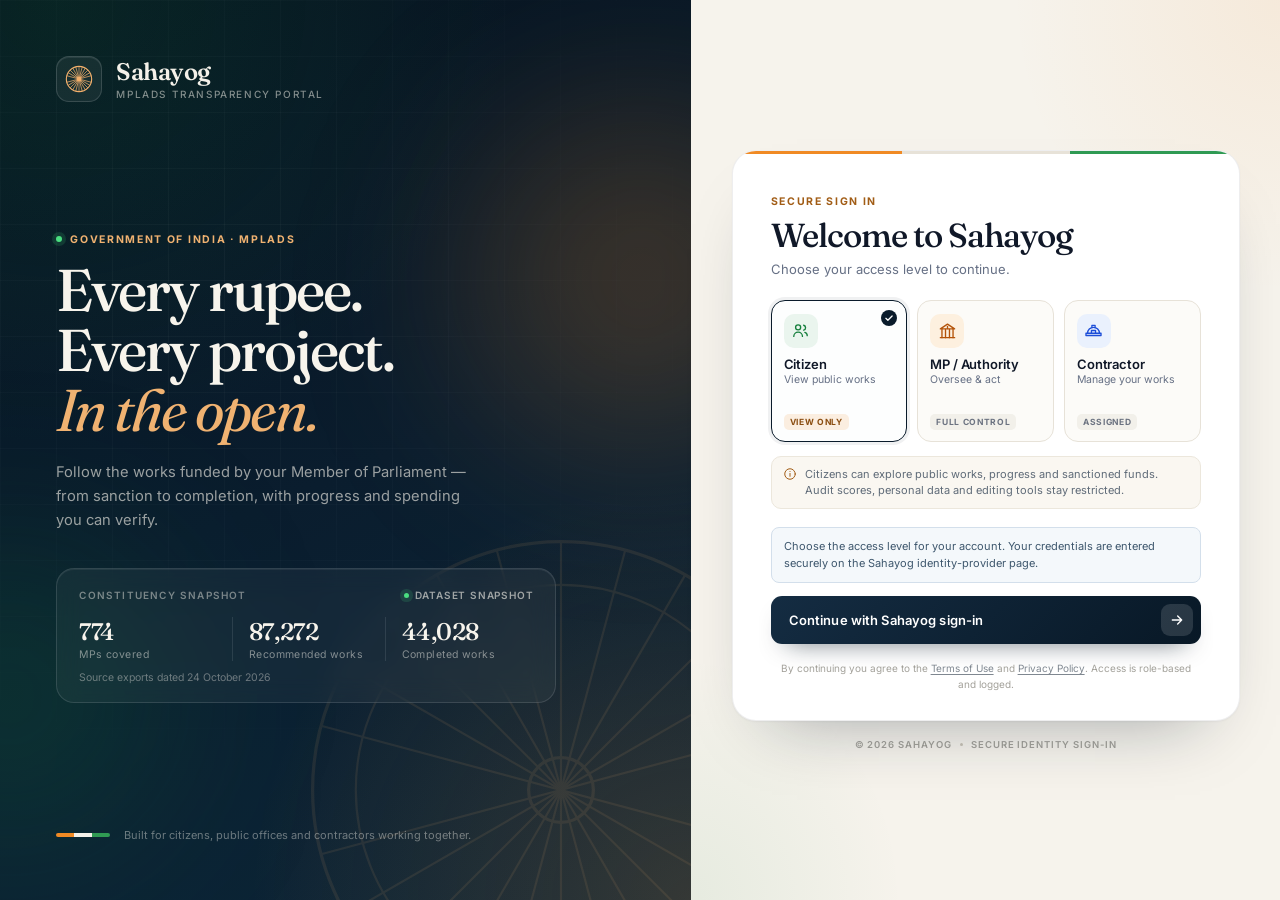
==== web/index.html @ ab3e4153 "Add Sahayog MPLADS dashboard and Keycloak auth Co-authored-by: Copilot <223556219+Copilot@users.nore" ====
<!DOCTYPE html>
<html lang="en">
<head>
  <meta charset="UTF-8">
  <meta name="viewport" content="width=device-width, initial-scale=1.0">
  <meta name="description" content="Sahayog — MPLADS transparency and accountability portal. Sign in securely through the Sahayog identity provider.">
  <title>Sahayog · Sign in</title>
  <link rel="preconnect" href="https://fonts.googleapis.com">
  <link rel="preconnect" href="https://fonts.gstatic.com" crossorigin>
  <link href="https://fonts.googleapis.com/css2?family=Fraunces:ital,opsz,wght@0,9..144,400..700;1,9..144,400..700&family=Inter:wght@400;500;600;700&display=swap" rel="stylesheet">
  <link rel="stylesheet" href="assets/css/login.css">
</head>
<body class="login-page">
  <div class="shell">
    <section class="brand" aria-label="About Sahayog">
      <div class="brand-texture" aria-hidden="true"></div>
      <div class="brand-glow brand-glow--saffron" aria-hidden="true"></div>
      <div class="brand-glow brand-glow--green" aria-hidden="true"></div>

      <svg class="chakra-watermark" viewBox="0 0 200 200" aria-hidden="true">
        <circle cx="100" cy="100" r="92" fill="none" stroke="currentColor" stroke-width="1.2"/>
        <circle cx="100" cy="100" r="76" fill="none" stroke="currentColor" stroke-width="0.8"/>
        <circle cx="100" cy="100" r="12" fill="none" stroke="currentColor" stroke-width="1.2"/>
        <g stroke="currentColor" stroke-width="0.8">
          <line x1="100" y1="8" x2="100" y2="192"/>
          <line x1="100" y1="8" x2="100" y2="192" transform="rotate(15 100 100)"/>
          <line x1="100" y1="8" x2="100" y2="192" transform="rotate(30 100 100)"/>
          <line x1="100" y1="8" x2="100" y2="192" transform="rotate(45 100 100)"/>
          <line x1="100" y1="8" x2="100" y2="192" transform="rotate(60 100 100)"/>
          <line x1="100" y1="8" x2="100" y2="192" transform="rotate(75 100 100)"/>
          <line x1="100" y1="8" x2="100" y2="192" transform="rotate(105 100 100)"/>
          <line x1="100" y1="8" x2="100" y2="192" transform="rotate(120 100 100)"/>
          <line x1="100" y1="8" x2="100" y2="192" transform="rotate(135 100 100)"/>
          <line x1="100" y1="8" x2="100" y2="192" transform="rotate(150 100 100)"/>
          <line x1="100" y1="8" x2="100" y2="192" transform="rotate(165 100 100)"/>
        </g>
      </svg>

      <header class="brand-head">
        <span class="logo-mark" aria-hidden="true">
          <svg viewBox="0 0 64 64">
            <circle cx="32" cy="32" r="27" fill="none" stroke="currentColor" stroke-width="2.4"/>
            <circle cx="32" cy="32" r="5" fill="currentColor"/>
            <g stroke="currentColor" stroke-width="1.4">
              <line x1="32" y1="5" x2="32" y2="59"/>
              <line x1="32" y1="5" x2="32" y2="59" transform="rotate(15 32 32)"/>
              <line x1="32" y1="5" x2="32" y2="59" transform="rotate(30 32 32)"/>
              <line x1="32" y1="5" x2="32" y2="59" transform="rotate(45 32 32)"/>
              <line x1="32" y1="5" x2="32" y2="59" transform="rotate(60 32 32)"/>
              <line x1="32" y1="5" x2="32" y2="59" transform="rotate(75 32 32)"/>
              <line x1="32" y1="5" x2="32" y2="59" transform="rotate(105 32 32)"/>
              <line x1="32" y1="5" x2="32" y2="59" transform="rotate(120 32 32)"/>
              <line x1="32" y1="5" x2="32" y2="59" transform="rotate(135 32 32)"/>
              <line x1="32" y1="5" x2="32" y2="59" transform="rotate(150 32 32)"/>
              <line x1="32" y1="5" x2="32" y2="59" transform="rotate(165 32 32)"/>
            </g>
          </svg>
        </span>
        <span class="wordmark">
          <span class="wordmark-name">Sahayog</span>
          <span class="wordmark-sub">MPLADS Transparency Portal</span>
        </span>
      </header>

      <div class="brand-body">
        <p class="eyebrow eyebrow--light"><span class="live-dot"></span>Government of India · MPLADS</p>
        <h1>Every rupee.<br>Every project.<br><span class="accent">In the open.</span></h1>
        <p class="lede">Follow the works funded by your Member of Parliament — from sanction to completion, with progress and spending you can verify.</p>

        <div class="snapshot">
          <div class="snapshot-head">
            <span>Constituency snapshot</span>
            <span class="live"><span class="live-dot"></span>Dataset snapshot</span>
          </div>
          <div class="snapshot-grid">
            <div>
              <strong>774</strong>
              <span>MPs covered</span>
            </div>
            <div>
              <strong>87,272</strong>
              <span>Recommended works</span>
            </div>
            <div>
              <strong>44,028</strong>
              <span>Completed works</span>
            </div>
          </div>
          <p class="snapshot-note">Source exports dated 24 October 2026</p>
        </div>
      </div>

      <footer class="brand-foot">
        <div class="tricolor" aria-hidden="true"><i></i><i></i><i></i></div>
        <p>Built for citizens, public offices and contractors working together.</p>
      </footer>
    </section>

    <main class="auth">
      <div class="auth-inner">
        <div class="mobile-brand">
          <span class="logo-mark logo-mark--dark" aria-hidden="true">
            <svg viewBox="0 0 64 64">
              <circle cx="32" cy="32" r="27" fill="none" stroke="currentColor" stroke-width="2.4"/>
              <circle cx="32" cy="32" r="5" fill="currentColor"/>
              <g stroke="currentColor" stroke-width="1.4">
                <line x1="32" y1="5" x2="32" y2="59"/>
                <line x1="32" y1="5" x2="32" y2="59" transform="rotate(30 32 32)"/>
                <line x1="32" y1="5" x2="32" y2="59" transform="rotate(60 32 32)"/>
                <line x1="32" y1="5" x2="32" y2="59" transform="rotate(90 32 32)"/>
                <line x1="32" y1="5" x2="32" y2="59" transform="rotate(120 32 32)"/>
                <line x1="32" y1="5" x2="32" y2="59" transform="rotate(150 32 32)"/>
              </g>
            </svg>
          </span>
          <span class="wordmark">
            <span class="wordmark-name">Sahayog</span>
            <span class="wordmark-sub">MPLADS Transparency Portal</span>
          </span>
        </div>

        <section class="auth-card" id="authCard" aria-labelledby="signInTitle">
          <header class="auth-head">
            <p class="eyebrow">Secure sign in</p>
            <h2 id="signInTitle">Welcome to Sahayog</h2>
            <p>Choose your access level to continue.</p>
          </header>

          <div class="roles" role="radiogroup" aria-label="Select access level">
            <button type="button" class="role is-selected" data-role="citizen" role="radio" aria-checked="true">
              <span class="role-icon role-icon--citizen" aria-hidden="true">
                <svg viewBox="0 0 24 24" fill="none" stroke="currentColor" stroke-width="1.7" stroke-linecap="round" stroke-linejoin="round">
                  <circle cx="9" cy="8" r="3.2"/>
                  <path d="M3.5 19.5c0-3 2.5-5.5 5.5-5.5s5.5 2.5 5.5 5.5"/>
                  <path d="M16 5.4a3.2 3.2 0 0 1 0 6.2"/>
                  <path d="M17.5 14.3c1.8.5 3 2.2 3 4.2"/>
                </svg>
              </span>
              <span class="role-text">
                <span class="role-name">Citizen</span>
                <span class="role-desc">View public works</span>
              </span>
              <span class="role-chip">View only</span>
              <span class="role-check" aria-hidden="true">
                <svg viewBox="0 0 16 16" fill="none" stroke="currentColor" stroke-width="2" stroke-linecap="round" stroke-linejoin="round"><path d="M3 8.5 6.2 11.7 13 4.8"/></svg>
              </span>
            </button>

            <button type="button" class="role" data-role="mp" role="radio" aria-checked="false">
              <span class="role-icon role-icon--mp" aria-hidden="true">
                <svg viewBox="0 0 24 24" fill="none" stroke="currentColor" stroke-width="1.7" stroke-linecap="round" stroke-linejoin="round">
                  <path d="M3 21h18"/>
                  <path d="M5 21V10.5M9.5 21V10.5M14.5 21V10.5M19 21V10.5"/>
                  <path d="M3 10 12 4l9 6H3Z"/>
                  <path d="M12 7v2.5"/>
                </svg>
              </span>
              <span class="role-text">
                <span class="role-name">MP / Authority</span>
                <span class="role-desc">Oversee &amp; act</span>
              </span>
              <span class="role-chip">Full control</span>
              <span class="role-check" aria-hidden="true">
                <svg viewBox="0 0 16 16" fill="none" stroke="currentColor" stroke-width="2" stroke-linecap="round" stroke-linejoin="round"><path d="M3 8.5 6.2 11.7 13 4.8"/></svg>
              </span>
            </button>

            <button type="button" class="role" data-role="contractor" role="radio" aria-checked="false">
              <span class="role-icon role-icon--contractor" aria-hidden="true">
                <svg viewBox="0 0 24 24" fill="none" stroke="currentColor" stroke-width="1.7" stroke-linecap="round" stroke-linejoin="round">
                  <path d="M4.5 15.5a7.5 7.5 0 0 1 15 0"/>
                  <path d="M2.5 15.5h19v2.8h-19z"/>
                  <path d="M10 8.2V5.5h4v2.7"/>
                  <path d="M9.4 15.5V12h5.2v3.5"/>
                </svg>
              </span>
              <span class="role-text">
                <span class="role-name">Contractor</span>
                <span class="role-desc">Manage your works</span>
              </span>
              <span class="role-chip">Assigned</span>
              <span class="role-check" aria-hidden="true">
                <svg viewBox="0 0 16 16" fill="none" stroke="currentColor" stroke-width="2" stroke-linecap="round" stroke-linejoin="round"><path d="M3 8.5 6.2 11.7 13 4.8"/></svg>
              </span>
            </button>
          </div>

          <p class="access-note" id="accessNote">
            <svg viewBox="0 0 24 24" fill="none" stroke="currentColor" stroke-width="1.7" stroke-linecap="round" stroke-linejoin="round" aria-hidden="true">
              <circle cx="12" cy="12" r="9"/>
              <path d="M12 11v5M12 7.6v.1"/>
            </svg>
            <span id="accessText"></span>
          </p>

          <div class="oauth-help" id="authMessage" role="status">
            Choose the access level for your account. Your credentials are entered securely on the Sahayog identity-provider page.
          </div>
          <button class="submit" type="button" id="oauthLoginBtn">
            <span class="submit-label" id="submitLabel">Continue with Sahayog sign-in</span>
            <span class="submit-trail" aria-hidden="true">
              <svg class="submit-arrow" viewBox="0 0 24 24" fill="none" stroke="currentColor" stroke-width="2" stroke-linecap="round" stroke-linejoin="round"><path d="M5 12h14M13 6l6 6-6 6"/></svg>
            </span>
          </button>

          <p class="legal">By continuing you agree to the <a href="#" class="demo-link">Terms of Use</a> and <a href="#" class="demo-link">Privacy Policy</a>. Access is role-based and logged.</p>
        </section>

        <footer class="auth-foot">
          <span>© 2026 Sahayog</span>
          <span class="dot-sep" aria-hidden="true"></span>
          <span>Secure identity sign-in</span>
        </footer>
      </div>
    </main>
  </div>

  <script src="assets/js/auth.js"></script>
  <script src="assets/js/login.js"></script>
</body>
</html>
---- web/assets/css/login.css ----
:root {
  --ink: #101828;
  --ink-soft: #344054;
  --muted: #667085;
  --faint: #98a2b3;
  --line: #e6e2d9;
  --paper: #f6f3ec;
  --card: #ffffff;
  --navy-950: #06131f;
  --navy-900: #0a1b2b;
  --navy-800: #102a40;
  --saffron: #ed8a2a;
  --saffron-deep: #a15c15;
  --green: #157f3c;
  --blue: #1d4ed8;
  --error: #b42318;
  --display: "Fraunces", Georgia, "Times New Roman", serif;
  --sans: "Inter", ui-sans-serif, system-ui, -apple-system, "Segoe UI", sans-serif;
}

*,
*::before,
*::after {
  box-sizing: border-box;
}

html {
  -webkit-text-size-adjust: 100%;
}

body {
  margin: 0;
  min-height: 100vh;
  font-family: var(--sans);
  color: var(--ink);
  background: var(--paper);
  -webkit-font-smoothing: antialiased;
  text-rendering: optimizeLegibility;
}

button,
input {
  font: inherit;
  color: inherit;
}

button {
  cursor: pointer;
}

a {
  color: inherit;
}

[hidden] {
  display: none !important;
}

::selection {
  background: rgba(237, 138, 42, 0.25);
}

:focus-visible {
  outline: 2px solid #c2701b;
  outline-offset: 2px;
}

.login-page .shell {
  display: grid;
  grid-template-columns: minmax(0, 1.08fr) minmax(0, 0.92fr);
  min-height: 100vh;
}

/* ---------- Brand panel ---------- */

.brand {
  position: relative;
  display: flex;
  flex-direction: column;
  justify-content: space-between;
  gap: 36px;
  padding: clamp(30px, 4.4vw, 64px);
  overflow: hidden;
  color: #f4f1e9;
  background:
    radial-gradient(120% 90% at 8% 0%, rgba(21, 127, 60, 0.16), transparent 55%),
    radial-gradient(110% 80% at 100% 100%, rgba(237, 138, 42, 0.18), transparent 58%),
    linear-gradient(158deg, #06131f 0%, #0a1d2e 52%, #0c2638 100%);
}

.brand-texture {
  position: absolute;
  inset: 0;
  pointer-events: none;
  background-image:
    linear-gradient(rgba(255, 255, 255, 0.035) 1px, transparent 1px),
    linear-gradient(90deg, rgba(255, 255, 255, 0.035) 1px, transparent 1px);
  background-size: 56px 56px;
  mask-image: radial-gradient(circle at 30% 30%, #000 0%, transparent 72%);
  -webkit-mask-image: radial-gradient(circle at 30% 30%, #000 0%, transparent 72%);
}

.brand-glow {
  position: absolute;
  border-radius: 50%;
  filter: blur(90px);
  pointer-events: none;
}

.brand-glow--saffron {
  width: 340px;
  height: 340px;
  right: -120px;
  top: 12%;
  background: rgba(237, 138, 42, 0.22);
}

.brand-glow--green {
  width: 300px;
  height: 300px;
  left: -140px;
  bottom: 6%;
  background: rgba(21, 127, 60, 0.22);
}

.chakra-watermark {
  position: absolute;
  right: -140px;
  bottom: -160px;
  width: 540px;
  height: 540px;
  color: #f3b06c;
  opacity: 0.09;
  animation: slow-spin 180s linear infinite;
  pointer-events: none;
}

.brand-head {
  position: relative;
  z-index: 1;
  display: flex;
  align-items: center;
  gap: 14px;
  animation: rise 0.65s ease both;
}

.logo-mark {
  display: grid;
  place-items: center;
  width: 46px;
  height: 46px;
  border-radius: 13px;
  color: #f3b06c;
  background: rgba(255, 255, 255, 0.06);
  border: 1px solid rgba(255, 255, 255, 0.14);
  box-shadow: inset 0 1px 0 rgba(255, 255, 255, 0.08);
  flex: none;
}

.logo-mark svg {
  width: 30px;
  height: 30px;
}

.logo-mark--dark {
  color: var(--navy-800);
  background: #fff;
  border-color: var(--line);
  box-shadow: 0 4px 12px -6px rgba(10, 27, 43, 0.3);
}

.wordmark {
  display: flex;
  flex-direction: column;
  gap: 2px;
  min-width: 0;
}

.wordmark-name {
  font-family: var(--display);
  font-size: 24px;
  font-weight: 600;
  letter-spacing: -0.02em;
  line-height: 1.1;
}

.wordmark-sub {
  font-size: 10px;
  font-weight: 500;
  letter-spacing: 0.16em;
  text-transform: uppercase;
  color: rgba(244, 241, 233, 0.52);
}

.mobile-brand {
  display: none;
  align-items: center;
  gap: 12px;
}

.mobile-brand .wordmark-name {
  color: var(--ink);
}

.mobile-brand .wordmark-sub {
  color: var(--faint);
}

.brand-body {
  position: relative;
  z-index: 1;
  max-width: 620px;
  animation: rise 0.7s ease 0.06s both;
}

.eyebrow {
  display: inline-flex;
  align-items: center;
  gap: 8px;
  margin: 0 0 14px;
  font-size: 10.5px;
  font-weight: 700;
  letter-spacing: 0.16em;
  text-transform: uppercase;
  color: var(--saffron-deep);
}

.eyebrow--light {
  color: #f0b271;
}

.live-dot {
  width: 6px;
  height: 6px;
  border-radius: 50%;
  background: #4ade80;
  box-shadow: 0 0 0 4px rgba(74, 222, 128, 0.14);
  animation: pulse 2.4s ease-in-out infinite;
  flex: none;
}

.brand h1 {
  margin: 0 0 20px;
  font-family: var(--display);
  font-size: clamp(42px, 4.6vw, 68px);
  font-weight: 500;
  line-height: 1.02;
  letter-spacing: -0.035em;
  color: #f7f4ec;
}

.brand h1 .accent {
  font-style: italic;
  font-weight: 400;
  color: #f0b271;
}

.lede {
  max-width: 46ch;
  margin: 0;
  font-size: clamp(14px, 1.15vw, 16.5px);
  line-height: 1.65;
  color: rgba(244, 241, 233, 0.62);
}

.snapshot {
  max-width: 500px;
  margin-top: 36px;
  padding: 20px 22px 18px;
  border: 1px solid rgba(255, 255, 255, 0.12);
  border-radius: 18px;
  background: rgba(255, 255, 255, 0.045);
  box-shadow: inset 0 1px 0 rgba(255, 255, 255, 0.07);
  backdrop-filter: blur(12px);
}

.snapshot-head {
  display: flex;
  align-items: center;
  justify-content: space-between;
  gap: 12px;
  margin-bottom: 16px;
  font-size: 10px;
  font-weight: 600;
  letter-spacing: 0.12em;
  text-transform: uppercase;
  color: rgba(244, 241, 233, 0.46);
}

.live {
  display: inline-flex;
  align-items: center;
  gap: 6px;
  color: rgba(244, 241, 233, 0.62);
  letter-spacing: 0.08em;
}

.live .live-dot {
  width: 5px;
  height: 5px;
}

.snapshot-grid {
  display: grid;
  grid-template-columns: repeat(3, minmax(0, 1fr));
  gap: 4px;
}

.snapshot-grid div {
  display: flex;
  flex-direction: column;
  gap: 2px;
  padding-right: 10px;
}

.snapshot-grid div + div {
  padding-left: 16px;
  border-left: 1px solid rgba(255, 255, 255, 0.1);
}

.snapshot-grid strong {
  font-family: var(--display);
  font-size: 24px;
  font-weight: 500;
  letter-spacing: -0.02em;
  color: #f7f4ec;
}

.snapshot-grid span {
  font-size: 10.5px;
  letter-spacing: 0.04em;
  color: rgba(244, 241, 233, 0.5);
}

.snapshot-meter {
  height: 4px;
  margin-top: 18px;
  border-radius: 99px;
  background: rgba(255, 255, 255, 0.1);
  overflow: hidden;
}

.snapshot-meter span {
  display: block;
  height: 100%;
  border-radius: inherit;
  background: linear-gradient(90deg, #f0b271, #54b578);
}

.snapshot-note {
  margin: 10px 0 0;
  font-size: 10.5px;
  color: rgba(244, 241, 233, 0.4);
}

.brand-foot {
  position: relative;
  z-index: 1;
  display: flex;
  align-items: center;
  gap: 14px;
  animation: rise 0.7s ease 0.16s both;
}

.tricolor {
  display: flex;
  width: 54px;
  height: 4px;
  border-radius: 99px;
  overflow: hidden;
  flex: none;
}

.tricolor i {
  flex: 1;
}

.tricolor i:nth-child(1) {
  background: #f08a24;
}

.tricolor i:nth-child(2) {
  background: #f3f1ea;
}

.tricolor i:nth-child(3) {
  background: #2f9a53;
}

.brand-foot p {
  margin: 0;
  font-size: 11px;
  line-height: 1.5;
  color: rgba(244, 241, 233, 0.42);
}

/* ---------- Auth panel ---------- */

.auth {
  position: relative;
  display: flex;
  align-items: center;
  justify-content: center;
  padding: 44px 36px;
  background:
    radial-gradient(70% 50% at 100% 0%, rgba(237, 138, 42, 0.09), transparent 65%),
    radial-gradient(60% 45% at 0% 100%, rgba(21, 127, 60, 0.07), transparent 60%),
    var(--paper);
}

.auth-inner {
  position: relative;
  z-index: 1;
  display: flex;
  flex-direction: column;
  width: 100%;
  max-width: 508px;
}

.auth-card {
  position: relative;
  padding: 38px 38px 28px;
  border: 1px solid rgba(16, 24, 40, 0.07);
  border-radius: 24px;
  background: var(--card);
  box-shadow:
    0 1px 2px rgba(16, 24, 40, 0.04),
    0 34px 70px -40px rgba(10, 27, 43, 0.4);
  animation: rise 0.7s ease 0.1s both;
  overflow: hidden;
}

.auth-card::before {
  content: "";
  position: absolute;
  top: 0;
  left: 0;
  right: 0;
  height: 3px;
  background: linear-gradient(90deg, #f08a24 0 33.4%, #e7e2d8 33.4% 66.6%, #2f9a53 66.6%);
}

.auth-head {
  margin-bottom: 20px;
}

.auth-head .eyebrow {
  margin-bottom: 9px;
}

.auth-head h2 {
  margin: 0 0 6px;
  font-family: var(--display);
  font-size: clamp(29px, 2.6vw, 35px);
  font-weight: 500;
  letter-spacing: -0.03em;
  line-height: 1.1;
}

.auth-head p:last-child {
  margin: 0;
  font-size: 13px;
  line-height: 1.5;
  color: var(--muted);
}

.roles {
  display: grid;
  grid-template-columns: repeat(3, minmax(0, 1fr));
  gap: 10px;
}

.role {
  position: relative;
  display: flex;
  flex-direction: column;
  align-items: flex-start;
  gap: 8px;
  min-height: 142px;
  margin: 0;
  padding: 13px 12px 11px;
  text-align: left;
  border: 1.5px solid #e7e2d8;
  border-radius: 14px;
  background: #fcfbf8;
  transition:
    border-color 0.18s ease,
    background-color 0.18s ease,
    box-shadow 0.18s ease,
    transform 0.18s ease;
}

.role:hover {
  border-color: #cfc8ba;
  background: #fff;
  transform: translateY(-1px);
}

.role.is-selected {
  border-color: var(--navy-900);
  background: #fdfefe;
  box-shadow: 0 0 0 3px rgba(10, 27, 43, 0.06);
}

.role-icon {
  display: grid;
  place-items: center;
  width: 34px;
  height: 34px;
  border-radius: 10px;
  flex: none;
}

.role-icon svg {
  width: 19px;
  height: 19px;
}

.role-icon--citizen {
  color: var(--green);
  background: #eaf5ee;
}

.role-icon--mp {
  color: #b45309;
  background: #fdf0df;
}

.role-icon--contractor {
  color: var(--blue);
  background: #eaf1fd;
}

.role-text {
  display: flex;
  flex-direction: column;
  gap: 1px;
  min-width: 0;
}

.role-name {
  font-size: 13px;
  font-weight: 600;
  letter-spacing: -0.01em;
  color: var(--ink);
}

.role-desc {
  font-size: 10.5px;
  line-height: 1.35;
  color: var(--muted);
}

.role-chip {
  margin-top: auto;
  padding: 3px 6px;
  border-radius: 5px;
  font-size: 8.5px;
  font-weight: 700;
  letter-spacing: 0.08em;
  text-transform: uppercase;
  color: #6b7280;
  background: #f2f0ea;
}

.role.is-selected .role-chip {
  color: #8a4d10;
  background: #fbeee0;
}

.role-check {
  position: absolute;
  top: 9px;
  right: 9px;
  display: grid;
  place-items: center;
  width: 16px;
  height: 16px;
  border-radius: 50%;
  color: #fff;
  background: var(--navy-900);
  opacity: 0;
  transform: scale(0.6);
  transition:
    opacity 0.18s ease,
    transform 0.18s ease;
}

.role-check svg {
  width: 10px;
  height: 10px;
}

.role.is-selected .role-check {
  opacity: 1;
  transform: scale(1);
}

.access-note {
  display: flex;
  align-items: flex-start;
  gap: 8px;
  margin: 14px 0 18px;
  padding: 9px 11px;
  border: 1px solid #ece7dc;
  border-radius: 10px;
  background: #faf7f1;
  font-size: 11px;
  line-height: 1.5;
  color: #5f6b78;
}

.access-note svg {
  width: 14px;
  height: 14px;
  margin-top: 1px;
  color: var(--saffron-deep);
  flex: none;
}

.field {
  margin-bottom: 13px;
}

.field label,
.label-row label {
  display: inline-block;
  margin-bottom: 6px;
  font-size: 11.5px;
  font-weight: 600;
  color: var(--ink-soft);
}

.label-row {
  display: flex;
  align-items: baseline;
  justify-content: space-between;
  gap: 12px;
}

.input-wrap {
  position: relative;
  display: flex;
  align-items: center;
}

.input-wrap input {
  width: 100%;
  height: 45px;
  padding: 0 44px 0 39px;
  border: 1.5px solid #e5e0d6;
  border-radius: 11px;
  background: #fcfbf8;
  font-size: 13px;
  color: var(--ink);
  transition:
    border-color 0.18s ease,
    box-shadow 0.18s ease,
    background-color 0.18s ease;
}

.input-wrap input::placeholder {
  color: #a3a19a;
}

.input-wrap input:focus {
  outline: none;
  border-color: var(--navy-800);
  background: #fff;
  box-shadow: 0 0 0 3px rgba(10, 27, 43, 0.08);
}

.input-icon {
  position: absolute;
  left: 13px;
  width: 17px;
  height: 17px;
  color: #a3a19a;
  pointer-events: none;
  transition: color 0.18s ease;
}

.input-wrap:focus-within .input-icon {
  color: var(--navy-800);
}

.input-wrap.is-error input {
  border-color: #e0a39e;
  background: #fffbfa;
}

.input-wrap.is-error input:focus {
  border-color: #d92d20;
  box-shadow: 0 0 0 3px rgba(217, 45, 32, 0.09);
}

.pwd-toggle {
  position: absolute;
  right: 6px;
  display: grid;
  place-items: center;
  width: 33px;
  height: 33px;
  padding: 0;
  border: 0;
  border-radius: 8px;
  background: transparent;
  color: #9aa0a8;
}

.pwd-toggle:hover {
  color: var(--ink-soft);
  background: #f2f0ea;
}

.pwd-toggle svg {
  width: 17px;
  height: 17px;
}

.field-error {
  margin: 5px 0 0;
  font-size: 11px;
  line-height: 1.4;
  color: var(--error);
}

.field-error:empty {
  display: none;
}

.link-btn {
  padding: 0;
  border: 0;
  background: none;
  font-size: 11px;
  font-weight: 600;
  color: var(--saffron-deep);
}

.link-btn:hover {
  text-decoration: underline;
}

.form-meta {
  display: flex;
  align-items: center;
  justify-content: space-between;
  gap: 12px;
  margin: 3px 0 14px;
}

.check {
  display: inline-flex;
  align-items: center;
  gap: 7px;
  font-size: 11px;
  color: var(--ink-soft);
  cursor: pointer;
  user-select: none;
}

.check input {
  width: 14px;
  height: 14px;
  margin: 0;
  accent-color: var(--navy-800);
  cursor: pointer;
}

.access-chip {
  display: inline-flex;
  align-items: center;
  gap: 4px;
  font-size: 9.5px;
  font-weight: 600;
  letter-spacing: 0.04em;
  text-transform: uppercase;
  color: #7a828d;
  white-space: nowrap;
}

.access-chip svg {
  width: 13px;
  height: 13px;
  color: var(--green);
}

.form-error {
  margin: 0 0 12px;
  padding: 9px 11px;
  border: 1px solid #f4cfcb;
  border-radius: 8px;
  background: #fef4f2;
  font-size: 11px;
  line-height: 1.5;
  color: var(--error);
}

.form-error:empty {
  display: none;
}

.form-error.is-info {
  border-color: #d3dfeb;
  background: #f4f8fb;
  color: #3e576d;
}

.oauth-help {
  margin: 15px 0 13px;
  padding: 10px 12px;
  border: 1px solid #d3dfeb;
  border-radius: 8px;
  color: #3e576d;
  background: #f4f8fb;
  font-size: 11px;
  line-height: 1.55;
}

.oauth-help.is-error {
  border-color: #f4cfcb;
  color: var(--error);
  background: #fef4f2;
}

.submit {
  display: flex;
  align-items: center;
  justify-content: space-between;
  gap: 12px;
  width: 100%;
  height: 48px;
  padding: 0 8px 0 18px;
  border: 0;
  border-radius: 11px;
  background: linear-gradient(135deg, #142c42, #081826);
  color: #fff;
  font-size: 13px;
  font-weight: 600;
  letter-spacing: 0.01em;
  box-shadow: 0 12px 26px -16px rgba(8, 24, 38, 0.8);
  transition:
    transform 0.18s ease,
    box-shadow 0.18s ease,
    filter 0.18s ease;
}

.submit:hover {
  transform: translateY(-1px);
  filter: brightness(1.12);
  box-shadow: 0 16px 30px -16px rgba(8, 24, 38, 0.85);
}

.submit:active {
  transform: translateY(0);
}

.submit:disabled {
  cursor: progress;
  opacity: 0.82;
  transform: none;
}

.submit-trail {
  display: grid;
  place-items: center;
  width: 32px;
  height: 32px;
  border-radius: 9px;
  background: rgba(255, 255, 255, 0.13);
  flex: none;
}

.submit-arrow,
.spinner {
  width: 16px;
  height: 16px;
}

.spinner {
  border: 2px solid rgba(255, 255, 255, 0.3);
  border-top-color: #fff;
  border-radius: 50%;
  animation: spin 0.7s linear infinite;
}

.demo {
  margin-top: 14px;
  padding: 10px 12px;
  border: 1px dashed #ddd6c8;
  border-radius: 10px;
  background: #faf8f2;
}

.demo.is-flashing {
  animation: flash-demo 1.4s ease;
}

.demo-head {
  display: flex;
  align-items: center;
  justify-content: space-between;
  gap: 12px;
  font-size: 9px;
  font-weight: 700;
  letter-spacing: 0.12em;
  text-transform: uppercase;
  color: #a09c92;
}

.demo code {
  display: block;
  margin-top: 6px;
  font-family: ui-monospace, "SFMono-Regular", Menlo, Consolas, monospace;
  font-size: 11px;
  color: #5b6672;
  word-break: break-all;
}

.legal {
  margin: 16px 0 0;
  font-size: 10px;
  line-height: 1.6;
  text-align: center;
  color: #a3a19a;
}

.legal a {
  color: #7f8790;
  text-underline-offset: 2px;
}

.auth-foot {
  display: flex;
  align-items: center;
  justify-content: center;
  gap: 8px;
  margin-top: 18px;
  font-size: 9.5px;
  font-weight: 600;
  letter-spacing: 0.1em;
  text-transform: uppercase;
  color: #a3a19a;
}

.dot-sep {
  width: 3px;
  height: 3px;
  border-radius: 50%;
  background: #c8c2b6;
}

.is-shaking {
  animation: shake 0.45s cubic-bezier(0.36, 0.07, 0.19, 0.97);
}

@keyframes rise {
  from {
    opacity: 0;
    transform: translateY(14px);
  }
  to {
    opacity: 1;
    transform: translateY(0);
  }
}

@keyframes spin {
  to {
    transform: rotate(360deg);
  }
}

@keyframes slow-spin {
  to {
    transform: rotate(360deg);
  }
}

@keyframes pulse {
  0%,
  100% {
    opacity: 1;
    box-shadow: 0 0 0 4px rgba(74, 222, 128, 0.14);
  }
  50% {
    opacity: 0.7;
    box-shadow: 0 0 0 7px rgba(74, 222, 128, 0.05);
  }
}

@keyframes shake {
  10%,
  90% {
    transform: translateX(-1px);
  }
  20%,
  80% {
    transform: translateX(2px);
  }
  30%,
  50%,
  70% {
    transform: translateX(-4px);
  }
  40%,
  60% {
    transform: translateX(4px);
  }
}

@keyframes flash-demo {
  0%,
  100% {
    border-color: #ddd6c8;
    background: #faf8f2;
  }
  35% {
    border-color: #e0a25e;
    background: #fff4e6;
  }
}

/* ---------- Responsive ---------- */

@media (max-width: 1180px) {
  .brand {
    padding: 38px 36px;
  }

  .brand h1 {
    font-size: clamp(40px, 5vw, 56px);
  }

  .auth {
    padding: 36px 26px;
  }
}

@media (max-width: 960px) {
  .login-page .shell {
    grid-template-columns: minmax(0, 1fr);
  }

  .brand {
    display: none;
  }

  .auth {
    align-items: flex-start;
    min-height: 100vh;
    padding: 30px 22px 24px;
    background:
      radial-gradient(90% 40% at 100% 0%, rgba(237, 138, 42, 0.12), transparent 70%),
      radial-gradient(80% 40% at 0% 100%, rgba(21, 127, 60, 0.08), transparent 70%),
      var(--paper);
  }

  .auth-inner {
    max-width: 520px;
    margin: 0 auto;
  }

  .mobile-brand {
    display: flex;
    margin-bottom: 18px;
  }
}

@media (max-width: 520px) {
  .auth {
    padding: 20px 14px;
  }

  .auth-card {
    padding: 26px 20px 22px;
    border-radius: 20px;
  }

  .auth-head {
    margin-bottom: 16px;
  }

  .auth-head h2 {
    font-size: 28px;
  }

  .roles {
    gap: 8px;
  }

  .role {
    min-height: 134px;
    padding: 11px 10px 10px;
  }

  .role-name {
    font-size: 12px;
  }

  .role-desc {
    font-size: 10px;
  }

  .access-note {
    font-size: 10.5px;
  }

  .legal {
    font-size: 9.5px;
  }

  .auth-foot {
    margin-top: 14px;
  }
}

@media (max-width: 430px) {
  .roles {
    grid-template-columns: 1fr;
    gap: 7px;
  }

  .role {
    flex-direction: row;
    align-items: center;
    min-height: 0;
    gap: 10px;
    padding: 10px 12px;
  }

  .role-text {
    flex: 1;
  }

  .role-chip {
    margin-top: 0;
  }

  .role-check {
    display: none;
  }

  .role-desc {
    font-size: 10.5px;
  }

  .access-note {
    margin: 12px 0 15px;
  }
}

@media (prefers-reduced-motion: reduce) {
  *,
  *::before,
  *::after {
    animation-duration: 0.01ms !important;
    animation-iteration-count: 1 !important;
    scroll-behavior: auto !important;
  }
}
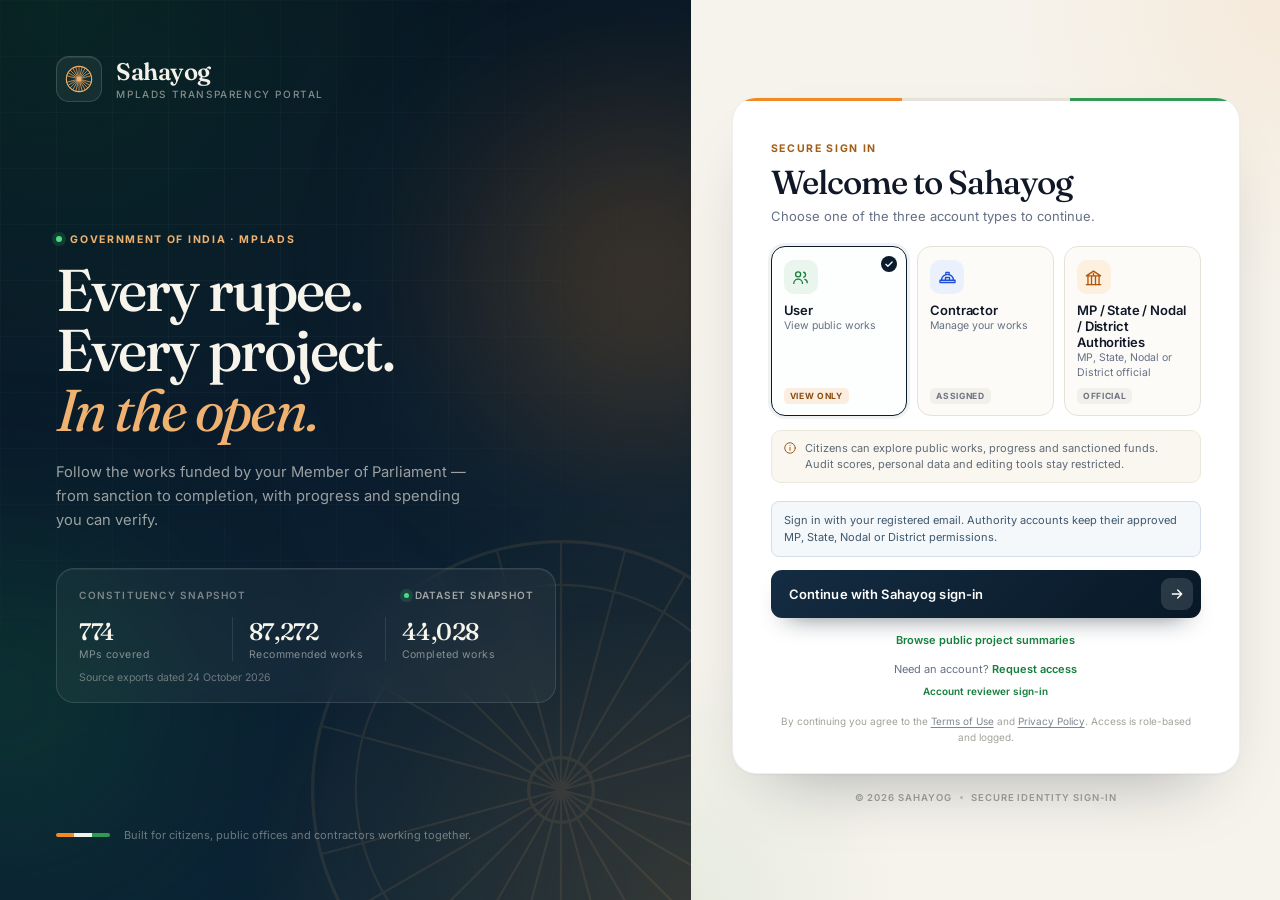
==== commit 3dd9a476: "new Repo" ====
--- a/web/index.html
+++ b/web/index.html
@@ -123,10 +123,10 @@
           <header class="auth-head">
             <p class="eyebrow">Secure sign in</p>
             <h2 id="signInTitle">Welcome to Sahayog</h2>
-            <p>Choose your access level to continue.</p>
+            <p>Choose one of the three account types to continue.</p>
           </header>
 
-          <div class="roles" role="radiogroup" aria-label="Select access level">
+          <div class="roles" role="radiogroup" aria-label="Select account type">
             <button type="button" class="role is-selected" data-role="citizen" role="radio" aria-checked="true">
               <span class="role-icon role-icon--citizen" aria-hidden="true">
                 <svg viewBox="0 0 24 24" fill="none" stroke="currentColor" stroke-width="1.7" stroke-linecap="round" stroke-linejoin="round">
@@ -137,29 +137,10 @@
                 </svg>
               </span>
               <span class="role-text">
-                <span class="role-name">Citizen</span>
+                <span class="role-name">User</span>
                 <span class="role-desc">View public works</span>
               </span>
               <span class="role-chip">View only</span>
-              <span class="role-check" aria-hidden="true">
-                <svg viewBox="0 0 16 16" fill="none" stroke="currentColor" stroke-width="2" stroke-linecap="round" stroke-linejoin="round"><path d="M3 8.5 6.2 11.7 13 4.8"/></svg>
-              </span>
-            </button>
-
-            <button type="button" class="role" data-role="mp" role="radio" aria-checked="false">
-              <span class="role-icon role-icon--mp" aria-hidden="true">
-                <svg viewBox="0 0 24 24" fill="none" stroke="currentColor" stroke-width="1.7" stroke-linecap="round" stroke-linejoin="round">
-                  <path d="M3 21h18"/>
-                  <path d="M5 21V10.5M9.5 21V10.5M14.5 21V10.5M19 21V10.5"/>
-                  <path d="M3 10 12 4l9 6H3Z"/>
-                  <path d="M12 7v2.5"/>
-                </svg>
-              </span>
-              <span class="role-text">
-                <span class="role-name">MP / Authority</span>
-                <span class="role-desc">Oversee &amp; act</span>
-              </span>
-              <span class="role-chip">Full control</span>
               <span class="role-check" aria-hidden="true">
                 <svg viewBox="0 0 16 16" fill="none" stroke="currentColor" stroke-width="2" stroke-linecap="round" stroke-linejoin="round"><path d="M3 8.5 6.2 11.7 13 4.8"/></svg>
               </span>
@@ -183,6 +164,26 @@
                 <svg viewBox="0 0 16 16" fill="none" stroke="currentColor" stroke-width="2" stroke-linecap="round" stroke-linejoin="round"><path d="M3 8.5 6.2 11.7 13 4.8"/></svg>
               </span>
             </button>
+
+            <button type="button" class="role" data-role="authority" role="radio" aria-checked="false">
+              <span class="role-icon role-icon--mp" aria-hidden="true">
+                <svg viewBox="0 0 24 24" fill="none" stroke="currentColor" stroke-width="1.7" stroke-linecap="round" stroke-linejoin="round">
+                  <path d="M3 21h18"/>
+                  <path d="M5 21V10.5M9.5 21V10.5M14.5 21V10.5M19 21V10.5"/>
+                  <path d="M3 10 12 4l9 6H3Z"/>
+                  <path d="M12 7v2.5"/>
+                </svg>
+              </span>
+              <span class="role-text">
+                <span class="role-name">MP / State / Nodal / District Authorities</span>
+                <span class="role-desc">MP, State, Nodal or District official</span>
+              </span>
+              <span class="role-chip">Official</span>
+              <span class="role-check" aria-hidden="true">
+                <svg viewBox="0 0 16 16" fill="none" stroke="currentColor" stroke-width="2" stroke-linecap="round" stroke-linejoin="round"><path d="M3 8.5 6.2 11.7 13 4.8"/></svg>
+              </span>
+            </button>
+
           </div>
 
           <p class="access-note" id="accessNote">
@@ -194,7 +195,7 @@
           </p>
 
           <div class="oauth-help" id="authMessage" role="status">
-            Choose the access level for your account. Your credentials are entered securely on the Sahayog identity-provider page.
+            Sign in with your registered email. Authority accounts keep their approved MP, State, Nodal or District permissions.
           </div>
           <button class="submit" type="button" id="oauthLoginBtn">
             <span class="submit-label" id="submitLabel">Continue with Sahayog sign-in</span>
@@ -202,6 +203,9 @@
               <svg class="submit-arrow" viewBox="0 0 24 24" fill="none" stroke="currentColor" stroke-width="2" stroke-linecap="round" stroke-linejoin="round"><path d="M5 12h14M13 6l6 6-6 6"/></svg>
             </span>
           </button>
+          <p class="register-prompt"><a href="/public/projects">Browse public project summaries</a></p>
+          <p class="register-prompt">Need an account? <a href="/register">Request access</a></p>
+          <p class="admin-prompt"><a href="/auth/login?role=application_reviewer">Account reviewer sign-in</a></p>
 
           <p class="legal">By continuing you agree to the <a href="#" class="demo-link">Terms of Use</a> and <a href="#" class="demo-link">Privacy Policy</a>. Access is role-based and logged.</p>
         </section>
--- a/web/assets/css/login.css
+++ b/web/assets/css/login.css
@@ -526,6 +526,12 @@
   background: #fdf0df;
 }
 
+.role-initials {
+  font-size: 9px;
+  font-weight: 700;
+  letter-spacing: -0.04em;
+}
+
 .role-icon--contractor {
   color: var(--blue);
   background: #eaf1fd;
@@ -822,6 +828,31 @@
   border-color: #f4cfcb;
   color: var(--error);
   background: #fef4f2;
+}
+
+.register-prompt {
+  margin: 15px 0 0;
+  color: var(--muted);
+  text-align: center;
+  font-size: 11px;
+}
+
+.register-prompt a,
+.admin-prompt a {
+  color: var(--green);
+  font-weight: 600;
+  text-decoration: none;
+}
+
+.register-prompt a:hover,
+.admin-prompt a:hover {
+  text-decoration: underline;
+}
+
+.admin-prompt {
+  margin: 9px 0 0;
+  text-align: center;
+  font-size: 10px;
 }
 
 .submit {
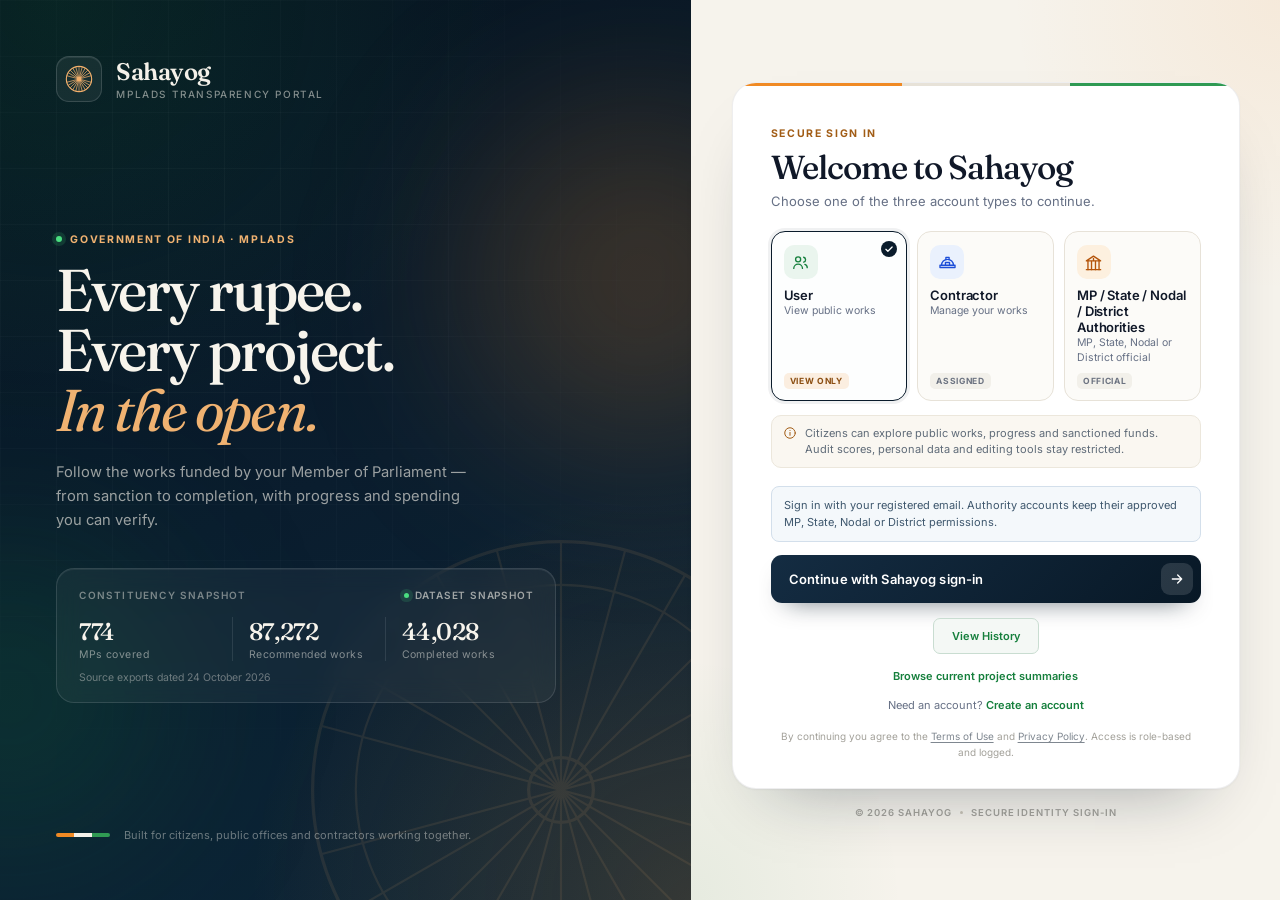
==== commit af6a497b: "First Commit" ====
--- a/web/index.html
+++ b/web/index.html
@@ -203,9 +203,9 @@
               <svg class="submit-arrow" viewBox="0 0 24 24" fill="none" stroke="currentColor" stroke-width="2" stroke-linecap="round" stroke-linejoin="round"><path d="M5 12h14M13 6l6 6-6 6"/></svg>
             </span>
           </button>
-          <p class="register-prompt"><a href="/public/projects">Browse public project summaries</a></p>
-          <p class="register-prompt">Need an account? <a href="/register">Request access</a></p>
-          <p class="admin-prompt"><a href="/auth/login?role=application_reviewer">Account reviewer sign-in</a></p>
+          <p class="register-prompt"><a class="history-link" href="/view-history">View History</a></p>
+          <p class="register-prompt"><a href="/public/projects">Browse current project summaries</a></p>
+          <p class="register-prompt">Need an account? <a href="/register">Create an account</a></p>
 
           <p class="legal">By continuing you agree to the <a href="#" class="demo-link">Terms of Use</a> and <a href="#" class="demo-link">Privacy Policy</a>. Access is role-based and logged.</p>
         </section>
--- a/web/assets/css/login.css
+++ b/web/assets/css/login.css
@@ -849,6 +849,23 @@
   text-decoration: underline;
 }
 
+.register-prompt a.history-link {
+  display: inline-flex;
+  min-height: 36px;
+  align-items: center;
+  justify-content: center;
+  padding: 0 18px;
+  border: 1px solid #c9ddd1;
+  border-radius: 7px;
+  background: #f4f8f5;
+  text-decoration: none;
+}
+
+.register-prompt a.history-link:hover {
+  border-color: var(--green);
+  background: #edf5ef;
+}
+
 .admin-prompt {
   margin: 9px 0 0;
   text-align: center;
